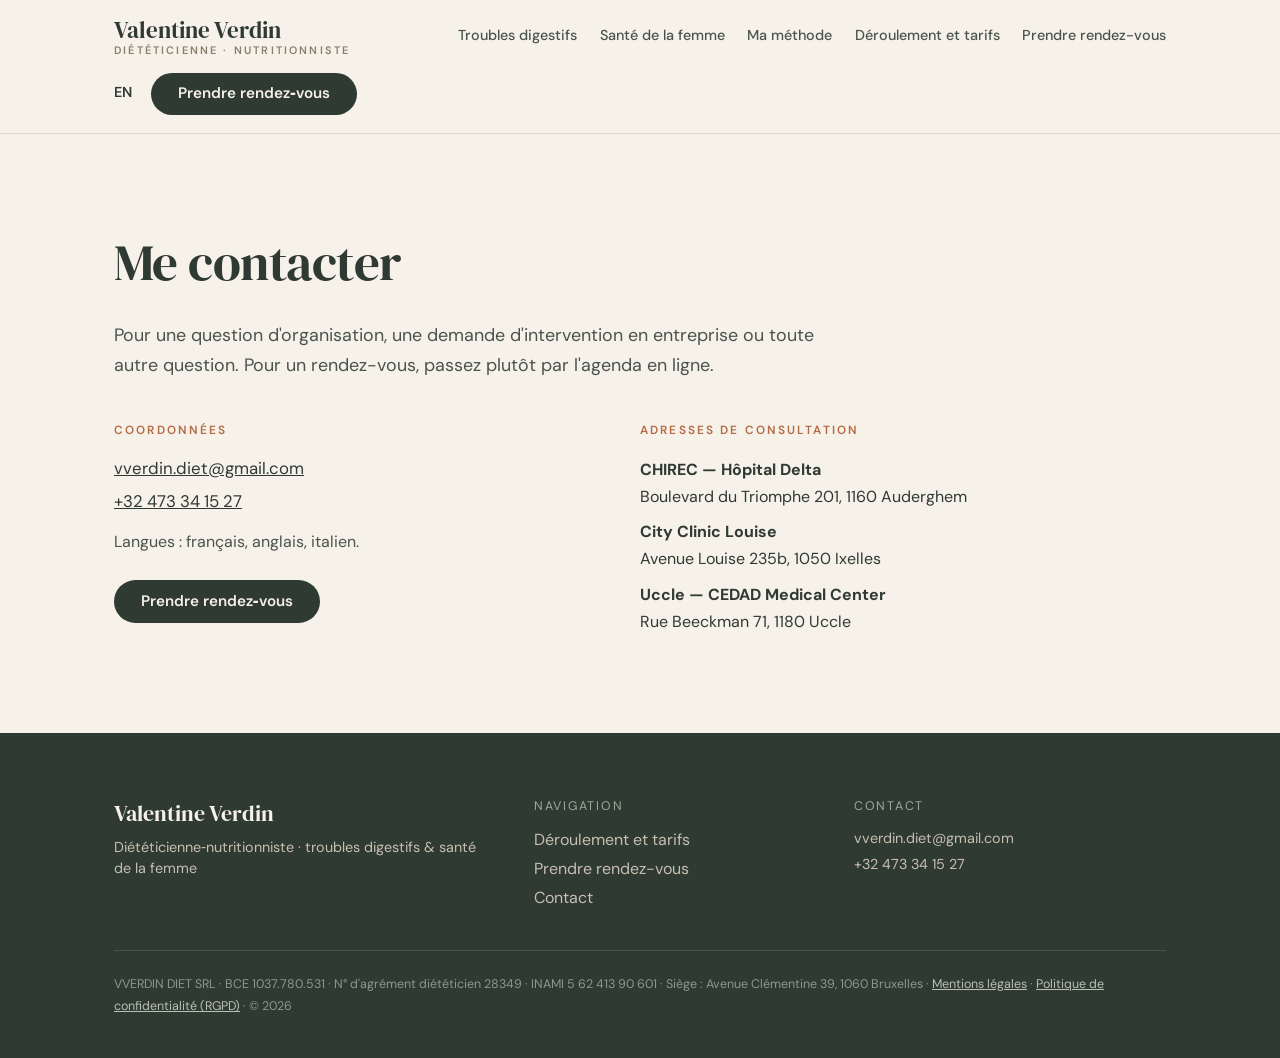
==== contact/index.html @ 623e2f69 "Ajoute 6 pages, la FAQ, le 404, le favicon et le controle automatique Nouvelles pages, en francais e" ====
<!DOCTYPE html>
<html lang="fr"><head>
<meta charset="utf-8">
<meta name="viewport" content="width=device-width, initial-scale=1">
<title>Contact — Valentine Verdin, diététicienne à Bruxelles</title>
<meta name="description" content="Contactez Valentine Verdin, diététicienne-nutritionniste à Bruxelles : e-mail, téléphone et trois adresses de consultation, à Delta, Louise et Uccle.">
<link rel="canonical" href="https://www.valentineverdin.be/contact/">
<link rel="alternate" hreflang="fr-BE" href="https://www.valentineverdin.be/contact/">
<link rel="alternate" hreflang="fr" href="https://www.valentineverdin.be/contact/">
<link rel="alternate" hreflang="en" href="https://www.valentineverdin.be/en/contact/">
<link rel="alternate" hreflang="x-default" href="https://www.valentineverdin.be/contact/">
<meta property="og:type" content="website">
<meta property="og:locale" content="fr_BE">
<meta property="og:locale:alternate" content="en_GB">
<meta property="og:site_name" content="Valentine Verdin">
<meta property="og:url" content="https://www.valentineverdin.be/contact/">
<meta property="og:title" content="Contact — Valentine Verdin, diététicienne à Bruxelles">
<meta property="og:description" content="Contactez Valentine Verdin, diététicienne-nutritionniste à Bruxelles : e-mail, téléphone et trois adresses de consultation, à Delta, Louise et Uccle.">
<meta property="og:image" content="https://www.valentineverdin.be/assets/og-valentine-verdin.jpg">
<meta name="twitter:card" content="summary_large_image">
<link rel="icon" href="../favicon.svg" type="image/svg+xml">
<link rel="preconnect" href="https://fonts.googleapis.com">
<link rel="preconnect" href="https://fonts.gstatic.com" crossorigin>
<link rel="stylesheet" href="https://fonts.googleapis.com/css2?family=DM+Sans:wght@400;500;600;700&family=DM+Serif+Display:ital@0;1&display=swap">
<link rel="stylesheet" href="../styles.css">
<script type="application/ld+json">
{
  "@context": "https://schema.org",
  "@type": "MedicalBusiness",
  "@id": "https://www.valentineverdin.be/#cabinet",
  "name": "Valentine Verdin — Diététicienne-nutritionniste",
  "url": "https://www.valentineverdin.be/",
  "email": "vverdin.diet@gmail.com",
  "telephone": "+32 473 34 15 27",
  "priceRange": "€€",
  "availableLanguage": [
    "fr",
    "en",
    "it"
  ],
  "areaServed": {
    "@type": "City",
    "name": "Bruxelles"
  },
  "medicalSpecialty": "Dietetics",
  "location": [
    {
      "@type": "Place",
      "name": "CHIREC — Hôpital Delta",
      "address": {
        "@type": "PostalAddress",
        "streetAddress": "Boulevard du Triomphe 201, 1160 Auderghem",
        "addressLocality": "Bruxelles",
        "addressCountry": "BE"
      }
    },
    {
      "@type": "Place",
      "name": "City Clinic Louise",
      "address": {
        "@type": "PostalAddress",
        "streetAddress": "Avenue Louise 235b, 1050 Ixelles",
        "addressLocality": "Bruxelles",
        "addressCountry": "BE"
      }
    },
    {
      "@type": "Place",
      "name": "Uccle — CEDAD Medical Center",
      "address": {
        "@type": "PostalAddress",
        "streetAddress": "Rue Beeckman 71, 1180 Uccle",
        "addressLocality": "Bruxelles",
        "addressCountry": "BE"
      }
    }
  ]
}
</script>
</head>
<body>
<header style="width:100%;background:#F6F1E9;border-bottom:1px solid #E2DAC8">
  <div class="wrap" style="display:flex;flex-wrap:wrap;align-items:center;gap:1rem 2rem;padding-top:1.1rem;padding-bottom:1.1rem">
    <a href="../" style="display:flex;flex-direction:column;line-height:1.05;margin-right:auto">
      <span style="font-family:'DM Serif Display',Georgia,serif;font-size:1.45rem">Valentine Verdin</span>
      <span style="font-size:.68rem;letter-spacing:.2em;text-transform:uppercase;color:#8A7E6B;font-weight:600;margin-top:.2rem">Diététicienne · Nutritionniste</span>
    </a>
    <nav aria-label="Navigation" style="display:flex;flex-wrap:wrap;gap:1.4rem;align-items:center">
      <a class="navlink" href="../#digestif">Troubles digestifs</a>
      <a class="navlink" href="../#femme">Santé de la femme</a>
      <a class="navlink" href="../#methode">Ma méthode</a>
      <a class="navlink" href="../deroulement-et-tarifs/">Déroulement et tarifs</a>
      <a class="navlink" href="../rendez-vous/">Prendre rendez-vous</a>
    </nav>
    <div style="display:flex;align-items:center;gap:1.2rem">
      <a href="https://www.valentineverdin.be/en/contact/" aria-label="View this site in English" class="navlink" style="font-weight:600;color:#2F3A33">EN</a>
      <a href="../rendez-vous/" class="btn btn-primary">Prendre rendez‑vous</a>
    </div>
  </div>
</header>
<main>
<section style="width:100%;background:#F6F1E9">
  <div class="wrap sct">
    <h1 style="margin:0;font-size:clamp(2rem,4.2vw,3.2rem)">Me contacter</h1>
    <p class="lede" style="margin-top:1.2rem;max-width:62ch">Pour une question d'organisation, une demande d'intervention en entreprise ou toute autre question. Pour un rendez-vous, passez plutôt par l'agenda en ligne.</p>
    <div style="margin-top:2.6rem;display:flex;flex-wrap:wrap;gap:2.5rem">
      <div style="flex:1 1 280px;min-width:0">
        <p class="eyebrow" style="margin-bottom:1rem">Coordonnées</p>
        <p style="margin:.5rem 0;font-size:1.05rem"><a href="mailto:vverdin.diet@gmail.com" style="text-decoration:underline">vverdin.diet@gmail.com</a></p>
        <p style="margin:.5rem 0;font-size:1.05rem"><a href="tel:+32473341527" style="text-decoration:underline">+32 473 34 15 27</a></p>
        <p style="margin:1rem 0 0;color:#4A544C">Langues : français, anglais, italien.</p>
        <a href="../rendez-vous/" class="btn btn-primary" style="margin-top:1.6rem">Prendre rendez‑vous</a>
      </div>
      <div style="flex:1 1 320px;min-width:0">
        <p class="eyebrow" style="margin-bottom:1rem">Adresses de consultation</p>
      <p style="margin:.5rem 0;line-height:1.7"><strong>CHIREC — Hôpital Delta</strong><br>Boulevard du Triomphe 201, 1160 Auderghem</p>
      <p style="margin:.5rem 0;line-height:1.7"><strong>City Clinic Louise</strong><br>Avenue Louise 235b, 1050 Ixelles</p>
      <p style="margin:.5rem 0;line-height:1.7"><strong>Uccle — CEDAD Medical Center</strong><br>Rue Beeckman 71, 1180 Uccle</p>
      </div>
    </div>
  </div>
</section>
</main>
<div class="barre-rdv"><a href="../rendez-vous/" class="btn btn-primary" style="width:100%;justify-content:center">Prendre rendez‑vous</a></div>
<footer style="width:100%;background:#2F3A33;color:#C7BFB0">
  <div class="wrap" style="padding-top:clamp(2.5rem,5vw,4rem);padding-bottom:2.5rem">
    <div style="display:flex;flex-wrap:wrap;gap:2rem 3rem;justify-content:space-between">
      <div style="flex:1 1 280px;min-width:0">
        <p style="font-family:'DM Serif Display',Georgia,serif;font-size:1.4rem;color:#F6F1E9">Valentine Verdin</p>
        <p style="margin-top:.4rem;font-size:.9rem">Diététicienne‑nutritionniste · troubles digestifs &amp; santé de la femme</p>
      </div>
      <div style="flex:1 1 180px;min-width:0">
        <p style="color:#9FA79B;font-size:.78rem;letter-spacing:.14em;text-transform:uppercase;margin-bottom:.8rem">Navigation</p>
        <p style="margin:.3rem 0"><a href="../deroulement-et-tarifs/" style="color:#C7BFB0">Déroulement et tarifs</a></p>
        <p style="margin:.3rem 0"><a href="../rendez-vous/" style="color:#C7BFB0">Prendre rendez-vous</a></p>
        <p style="margin:.3rem 0"><a href="../contact/" style="color:#C7BFB0">Contact</a></p>
      </div>
      <div style="flex:1 1 220px;min-width:0">
        <p style="color:#9FA79B;font-size:.78rem;letter-spacing:.14em;text-transform:uppercase;margin-bottom:.8rem">Contact</p>
        <p style="margin:.3rem 0;font-size:.9rem"><a href="mailto:vverdin.diet@gmail.com" style="color:#C7BFB0">vverdin.diet@gmail.com</a></p>
        <p style="margin:.3rem 0;font-size:.9rem"><a href="tel:+32473341527" style="color:#C7BFB0">+32 473 34 15 27</a></p>
      </div>
    </div>
    <hr style="border:none;border-top:1px solid #45544A;margin:2.2rem 0 1.4rem">
    <p style="font-size:.78rem;color:#8E978B;line-height:1.8">VVERDIN DIET SRL · BCE 1037.780.531 · N° d'agrément diététicien 28349 · INAMI 5 62 413 90 601 · Siège : Avenue Clémentine 39, 1060 Bruxelles · <a href="../mentions-legales.html" style="color:#B9C1B4;text-decoration:underline">Mentions légales</a> · <a href="../confidentialite.html" style="color:#B9C1B4;text-decoration:underline">Politique de confidentialité (RGPD)</a> · © 2026</p>
  </div>
</footer>
</body></html>
---- styles.css ----
*{box-sizing:border-box}
body{margin:0;font-family:'DM Sans',system-ui,-apple-system,sans-serif;color:#2F3A33;background:#F6F1E9;-webkit-font-smoothing:antialiased;line-height:1.5}
h1,h2,h3{font-family:'DM Serif Display',Georgia,serif;font-weight:400;letter-spacing:-.01em}
a{color:#2F3A33;text-decoration:none}
p{margin:0}
.eyebrow{font-size:.74rem;letter-spacing:.18em;text-transform:uppercase;font-weight:600;color:#B46A44}
.btn{display:inline-flex;align-items:center;gap:.5rem;font-weight:600;border-radius:999px;padding:.8rem 1.6rem;font-size:.95rem;line-height:1;cursor:pointer;border:1.5px solid transparent;transition:background .2s ease,color .2s ease,border-color .2s ease}
.btn-primary{background:#2F3A33;color:#F6F1E9}
.btn-primary:hover{background:#45544A}
.btn-ghost{background:transparent;color:#2F3A33;border-color:#C9BFA6}
.btn-ghost:hover{border-color:#2F3A33}
.navlink{font-size:.9rem;font-weight:500;color:#4A544C;border-bottom:1.5px solid transparent;padding-bottom:2px;transition:color .2s,border-color .2s}
.navlink:hover{color:#2F3A33;border-color:#C77B58}
.ph{display:flex;flex-direction:column;align-items:center;justify-content:center;gap:.5rem;text-align:center;color:#6E7D68;background:#E8EEE6;border:1.5px dashed #AEBEA6;border-radius:4px;padding:1.5rem}
.ph small{font-size:.8rem;color:#80907A}
hr.rule{border:none;border-top:1px solid #E2DAC8;margin:0}
.card{background:#FBF8F1;border:1px solid #E6DECB;border-radius:6px;padding:2.2rem;display:flex;flex-direction:column;gap:1rem}
.chip{font-family:'DM Serif Display',Georgia,serif;font-style:italic;font-size:clamp(1.05rem,1.5vw,1.3rem);color:#F2ECDF;background:#394740;border:1px solid #4D5A51;border-radius:999px;padding:.65rem 1.3rem}
.lede{font-size:clamp(1.05rem,1.4vw,1.2rem);line-height:1.7;color:#4A544C}
.wrap{max-width:1180px;margin:0 auto;padding-left:clamp(20px,5vw,80px);padding-right:clamp(20px,5vw,80px)}
.sct{padding-top:clamp(3.5rem,7vw,6.5rem);padding-bottom:clamp(3.5rem,7vw,6.5rem)}

/* Bouton de rendez-vous fixé en bas de l'écran, sur téléphone uniquement. */
.barre-rdv{display:none}
@media (max-width:640px){
  .barre-rdv{display:block;position:fixed;left:0;right:0;bottom:0;z-index:50;
    padding:.7rem 1rem calc(.7rem + env(safe-area-inset-bottom));
    background:rgba(246,241,233,.96);border-top:1px solid #E2DAC8}
  body{padding-bottom:5rem}
}
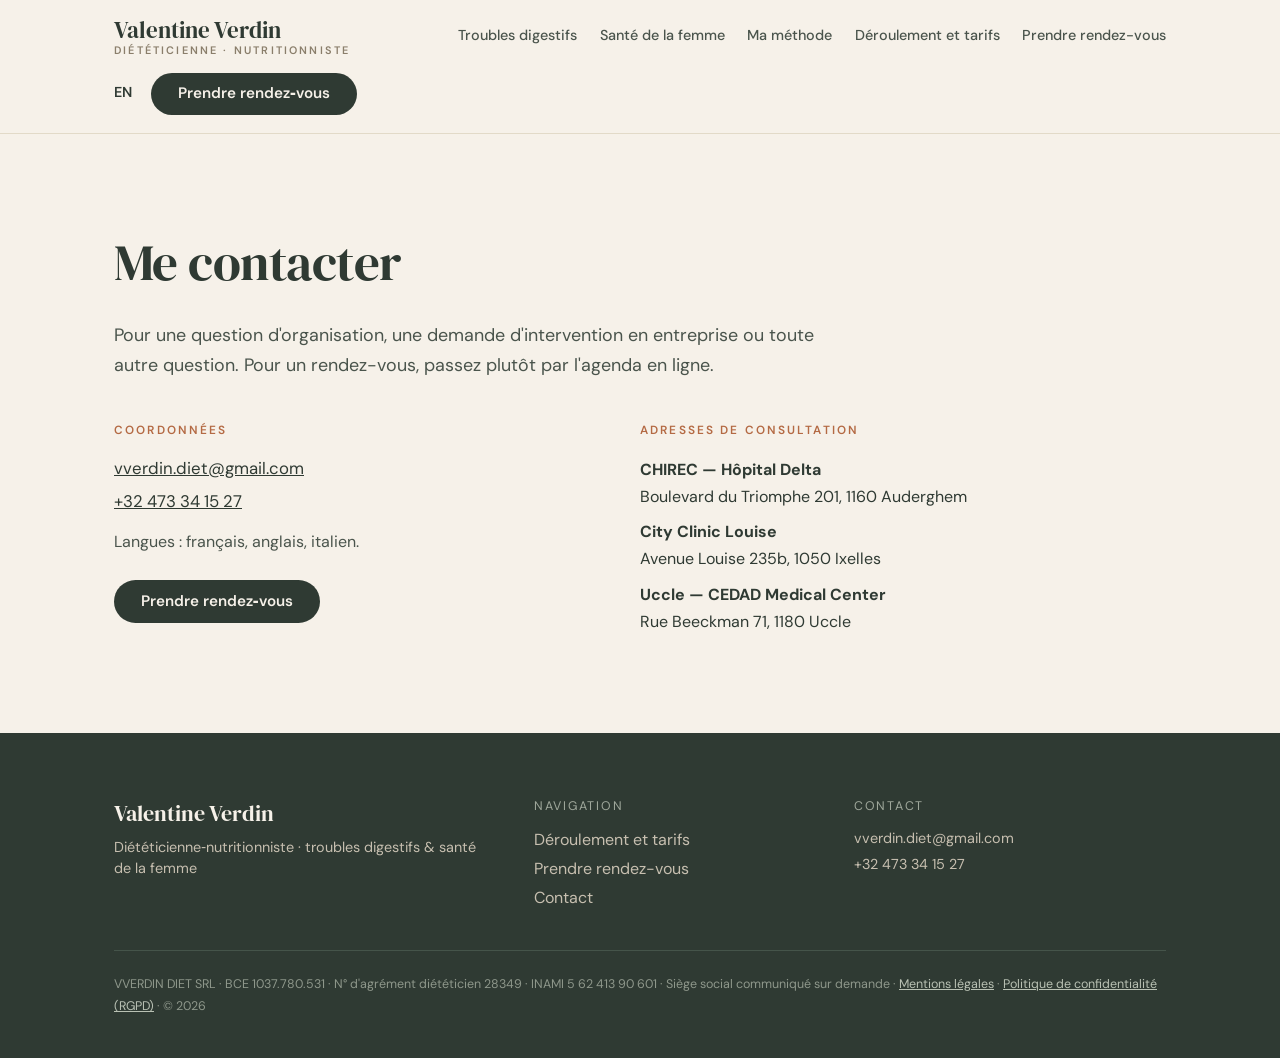
==== commit e8da98da: "Retire l'adresse du domicile de tout le site L'adresse du siege etait publiee dans le pied de page d" ====
--- a/contact/index.html
+++ b/contact/index.html
@@ -142,7 +142,7 @@
       </div>
     </div>
     <hr style="border:none;border-top:1px solid #45544A;margin:2.2rem 0 1.4rem">
-    <p style="font-size:.78rem;color:#8E978B;line-height:1.8">VVERDIN DIET SRL · BCE 1037.780.531 · N° d'agrément diététicien 28349 · INAMI 5 62 413 90 601 · Siège : Avenue Clémentine 39, 1060 Bruxelles · <a href="../mentions-legales.html" style="color:#B9C1B4;text-decoration:underline">Mentions légales</a> · <a href="../confidentialite.html" style="color:#B9C1B4;text-decoration:underline">Politique de confidentialité (RGPD)</a> · © 2026</p>
+    <p style="font-size:.78rem;color:#8E978B;line-height:1.8">VVERDIN DIET SRL · BCE 1037.780.531 · N° d'agrément diététicien 28349 · INAMI 5 62 413 90 601 · Siège social communiqué sur demande · <a href="../mentions-legales.html" style="color:#B9C1B4;text-decoration:underline">Mentions légales</a> · <a href="../confidentialite.html" style="color:#B9C1B4;text-decoration:underline">Politique de confidentialité (RGPD)</a> · © 2026</p>
   </div>
 </footer>
 </body></html>
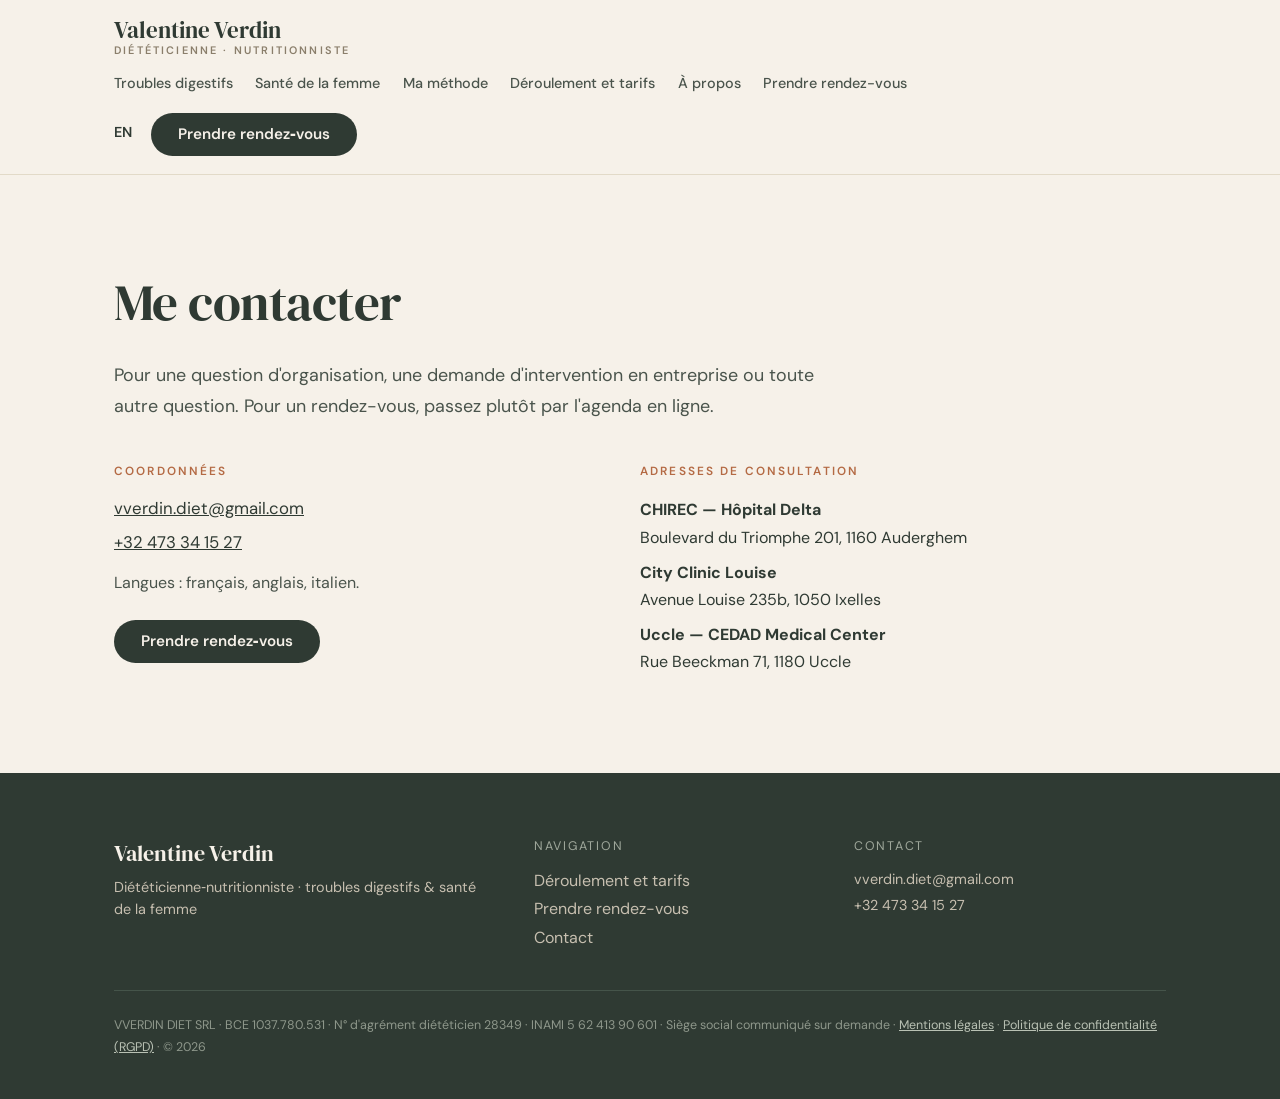
==== commit ebe695b4: "Applique la liste de modifications du 25 novembre Langues : l'italien ajoute partout ou le francais " ====
--- a/contact/index.html
+++ b/contact/index.html
@@ -90,6 +90,7 @@
       <a class="navlink" href="../#femme">Santé de la femme</a>
       <a class="navlink" href="../#methode">Ma méthode</a>
       <a class="navlink" href="../deroulement-et-tarifs/">Déroulement et tarifs</a>
+      <a class="navlink" href="../a-propos/">À propos</a>
       <a class="navlink" href="../rendez-vous/">Prendre rendez-vous</a>
     </nav>
     <div style="display:flex;align-items:center;gap:1.2rem">
